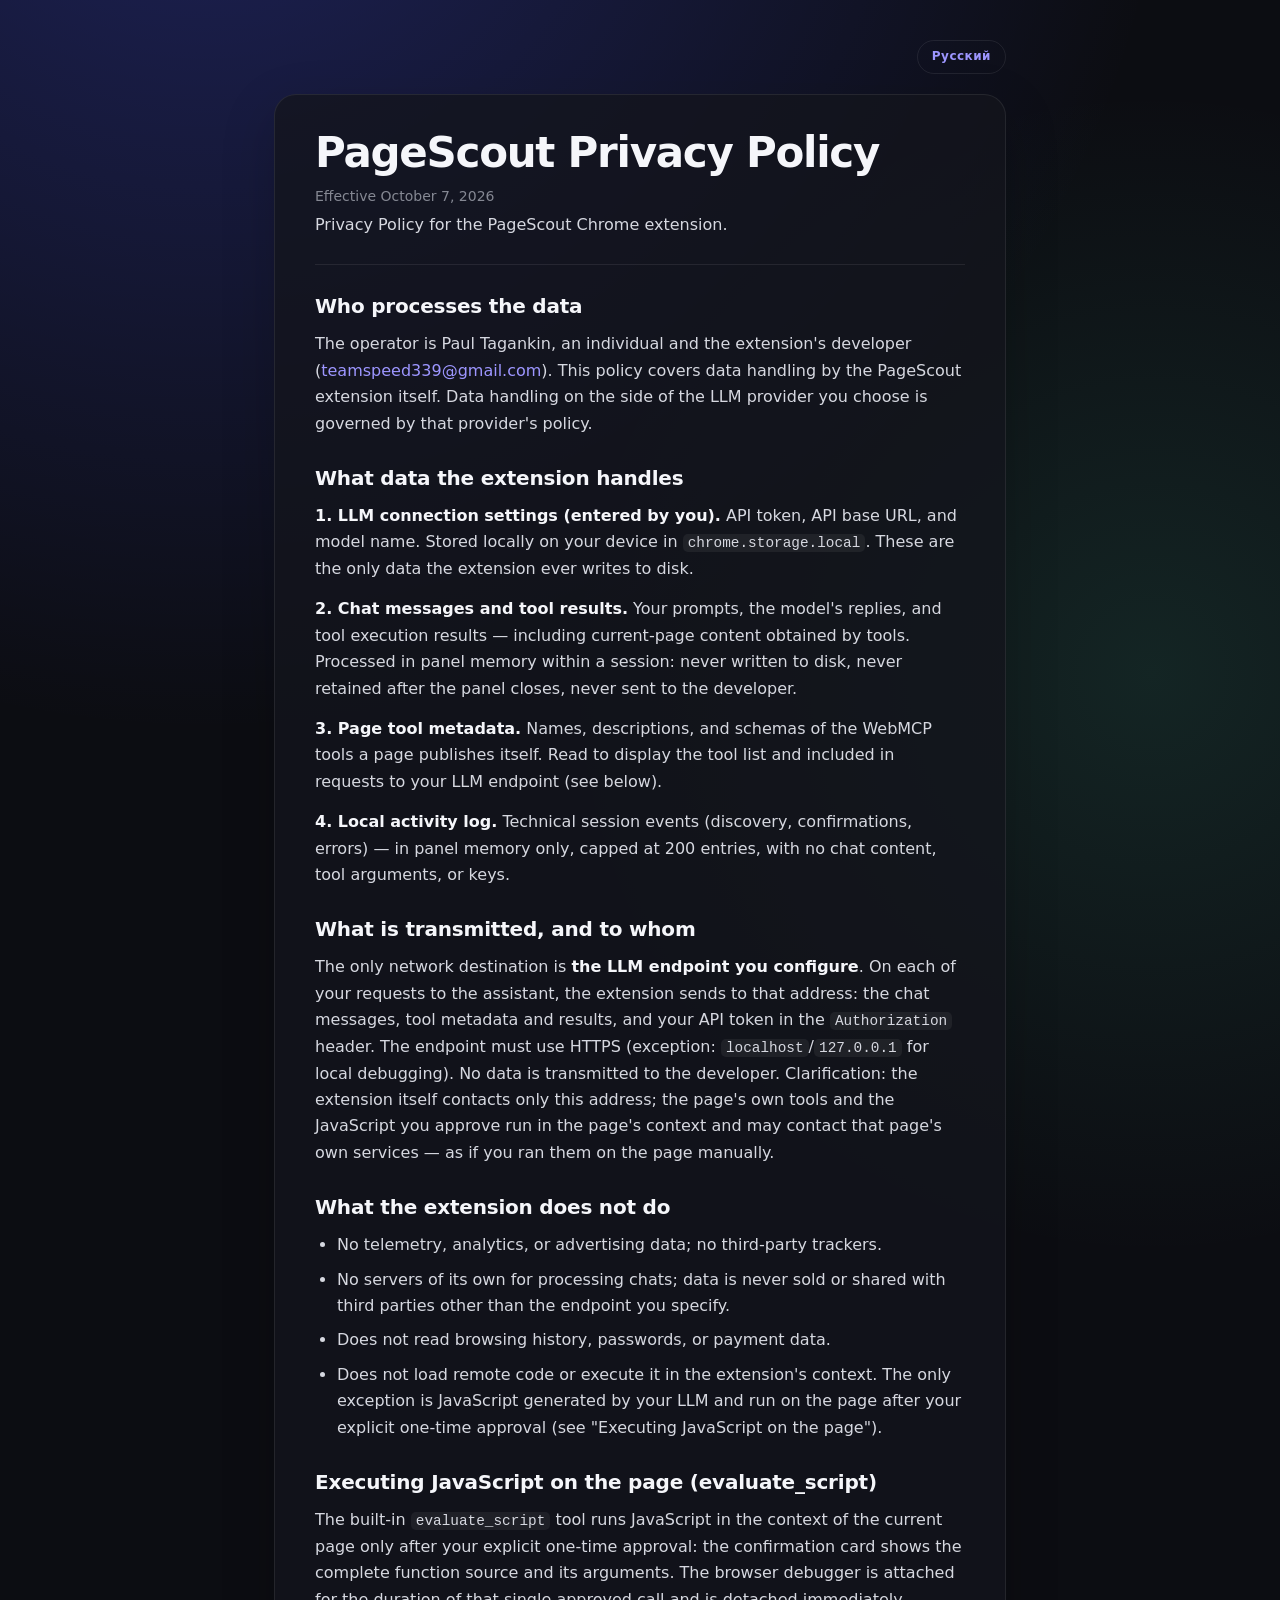
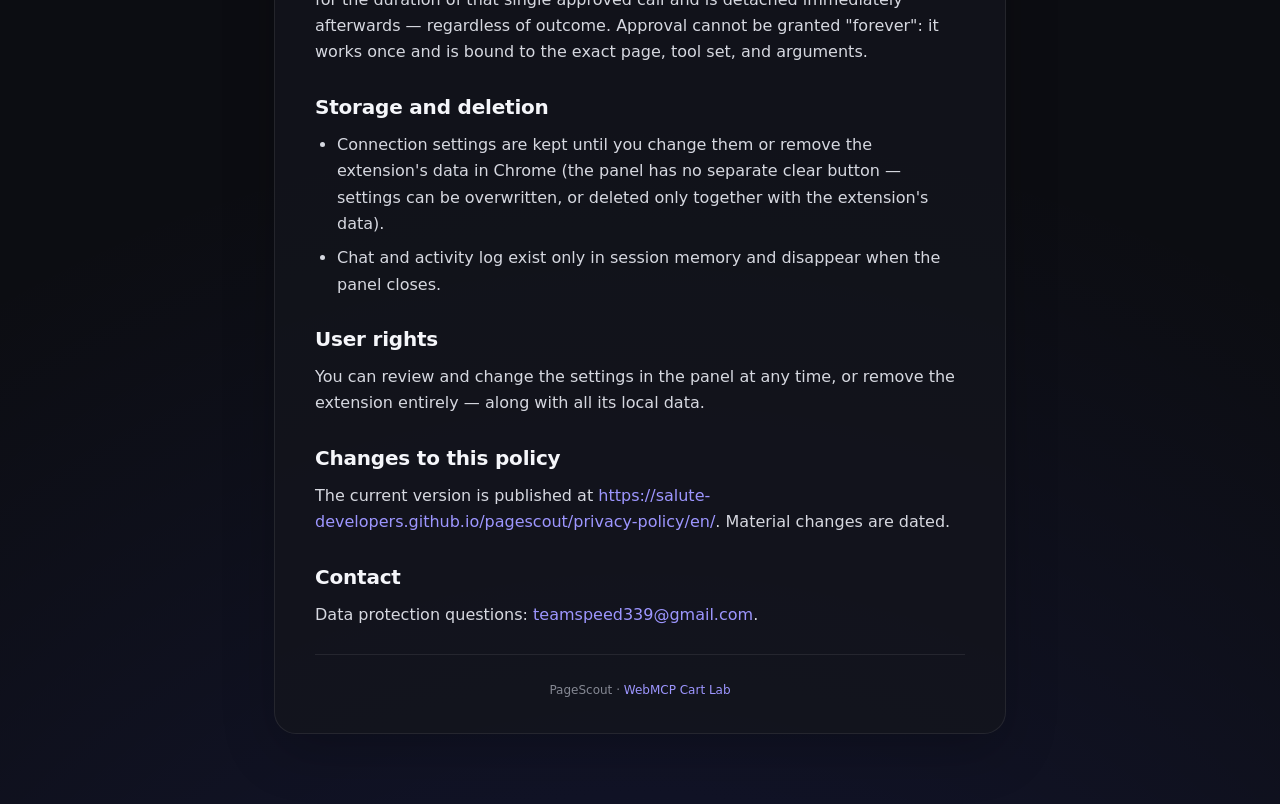
==== privacy-policy/en/index.html @ f7f21c98 "Add WebMCP Cart Lab demo and privacy policy pages (RU/EN)" ====
<!doctype html>
<html lang="en">
    <head>
        <meta charset="UTF-8" />
        <meta name="viewport" content="width=device-width, initial-scale=1.0" />
        <meta name="color-scheme" content="dark" />
        <meta name="description" content="Privacy Policy for the PageScout Chrome extension" />
        <link
            rel="icon"
            href="data:image/svg+xml,<svg xmlns=%22http://www.w3.org/2000/svg%22 viewBox=%220 0 32 32%22><text y=%2226%22 font-size=%2228%22>🔍</text></svg>"
        />
        <title>Privacy Policy — PageScout</title>
        <style>
            :root {
                color-scheme: dark;
                --background: #0c0d12;
                --panel: rgb(20 21 29 / 78%);
                --border: rgb(255 255 255 / 8%);
                --text: #f5f6fa;
                --text-body: #d6d8e0;
                --text-muted: #858893;
                --accent: #9d96ff;
            }

            * {
                box-sizing: border-box;
            }

            html {
                background: var(--background);
            }

            body {
                background:
                    radial-gradient(circle at 16% -10%, rgb(71 84 255 / 30%), transparent 34%),
                    radial-gradient(circle at 90% 28%, rgb(75 210 166 / 12%), transparent 28%),
                    radial-gradient(circle at 50% 125%, rgb(71 84 255 / 16%), transparent 42%),
                    var(--background);
                color: var(--text);
                font-family:
                    Inter,
                    ui-sans-serif,
                    system-ui,
                    -apple-system,
                    BlinkMacSystemFont,
                    'Segoe UI',
                    sans-serif;
                font-size: 16px;
                line-height: 1.65;
                margin: 0;
                min-height: 100vh;
            }

            .page {
                margin: 0 auto;
                max-width: 780px;
                padding: 40px 24px 72px;
            }

            .lang-switch {
                display: flex;
                justify-content: flex-end;
                margin-bottom: 20px;
            }

            .lang-switch a {
                border: 1px solid var(--border);
                border-radius: 999px;
                color: var(--accent);
                font-size: 12px;
                font-weight: 700;
                letter-spacing: 0.04em;
                padding: 6px 14px;
                text-decoration: none;
            }

            .lang-switch a:hover,
            .lang-switch a:focus-visible {
                background: rgb(255 255 255 / 6%);
            }

            .policy-card {
                background: var(--panel);
                border: 1px solid var(--border);
                border-radius: 22px;
                box-shadow: 0 18px 54px rgb(0 0 0 / 20%);
                padding: 36px 40px 32px;
            }

            h1 {
                font-size: clamp(28px, 6vw, 42px);
                letter-spacing: -0.03em;
                line-height: 1.05;
                margin: 0 0 10px;
            }

            .policy-date {
                color: var(--text-muted);
                font-size: 14px;
                margin: 0 0 4px;
            }

            .lead {
                color: var(--text-body);
                margin-bottom: 0;
            }

            hr {
                border: 0;
                border-top: 1px solid var(--border);
                margin: 26px 0;
            }

            h2 {
                font-size: 20px;
                letter-spacing: -0.01em;
                line-height: 1.3;
                margin: 28px 0 12px;
            }

            p {
                color: var(--text-body);
                margin: 0 0 14px;
            }

            ul {
                color: var(--text-body);
                margin: 0 0 14px;
                padding-inline-start: 22px;
            }

            li {
                margin-bottom: 8px;
            }

            li:last-child {
                margin-bottom: 0;
            }

            strong {
                color: var(--text);
            }

            a {
                color: var(--accent);
                text-decoration: none;
                word-break: break-word;
            }

            a:hover,
            a:focus-visible {
                text-decoration: underline;
            }

            code {
                background: rgb(255 255 255 / 6%);
                border-radius: 5px;
                font-family: ui-monospace, SFMono-Regular, Menlo, Consolas, monospace;
                font-size: 0.9em;
                padding: 1px 5px;
            }

            .policy-footer {
                color: var(--text-muted);
                font-size: 12px;
                margin: 22px 0 0;
                text-align: center;
            }

            @media (max-width: 560px) {
                .policy-card {
                    border-radius: 16px;
                    padding: 24px 20px;
                }

                .page {
                    padding-top: 24px;
                }
            }
        </style>
    </head>
    <body>
        <main class="page">
            <nav class="lang-switch" aria-label="Language switch">
                <a href="../ru/" lang="ru">Русский</a>
            </nav>
            <article class="policy-card">
                <h1>PageScout Privacy Policy</h1>
                <p class="policy-date">Effective October 7, 2026</p>
                <p class="lead">Privacy Policy for the PageScout Chrome extension.</p>
                <hr />
                <h2>Who processes the data</h2>
                <p>
                    The operator is Paul Tagankin, an individual and the extension's developer
                    (<a href="mailto:teamspeed339@gmail.com">teamspeed339@gmail.com</a>). This policy covers data
                    handling by the PageScout extension itself. Data handling on the side of the LLM provider you
                    choose is governed by that provider's policy.
                </p>
                <h2>What data the extension handles</h2>
                <p>
                    <strong>1. LLM connection settings (entered by you).</strong> API token, API base URL, and model
                    name. Stored locally on your device in <code>chrome.storage.local</code>. These are the only data
                    the extension ever writes to disk.
                </p>
                <p>
                    <strong>2. Chat messages and tool results.</strong> Your prompts, the model's replies, and tool
                    execution results — including current-page content obtained by tools. Processed in panel memory
                    within a session: never written to disk, never retained after the panel closes, never sent to the
                    developer.
                </p>
                <p>
                    <strong>3. Page tool metadata.</strong> Names, descriptions, and schemas of the WebMCP tools a page
                    publishes itself. Read to display the tool list and included in requests to your LLM endpoint (see
                    below).
                </p>
                <p>
                    <strong>4. Local activity log.</strong> Technical session events (discovery, confirmations, errors)
                    — in panel memory only, capped at 200 entries, with no chat content, tool arguments, or keys.
                </p>
                <h2>What is transmitted, and to whom</h2>
                <p>
                    The only network destination is <strong>the LLM endpoint you configure</strong>. On each of your
                    requests to the assistant, the extension sends to that address: the chat messages, tool metadata
                    and results, and your API token in the <code>Authorization</code> header. The endpoint must use
                    HTTPS (exception: <code>localhost</code>/<code>127.0.0.1</code> for local debugging). No data is
                    transmitted to the developer. Clarification: the extension itself contacts only this address; the
                    page's own tools and the JavaScript you approve run in the page's context and may contact that
                    page's own services — as if you ran them on the page manually.
                </p>
                <h2>What the extension does not do</h2>
                <ul>
                    <li>No telemetry, analytics, or advertising data; no third-party trackers.</li>
                    <li>
                        No servers of its own for processing chats; data is never sold or shared with third parties
                        other than the endpoint you specify.
                    </li>
                    <li>Does not read browsing history, passwords, or payment data.</li>
                    <li>
                        Does not load remote code or execute it in the extension's context. The only exception is
                        JavaScript generated by your LLM and run on the page after your explicit one-time approval (see
                        "Executing JavaScript on the page").
                    </li>
                </ul>
                <h2>Executing JavaScript on the page (evaluate_script)</h2>
                <p>
                    The built-in <code>evaluate_script</code> tool runs JavaScript in the context of the current page
                    only after your explicit one-time approval: the confirmation card shows the complete function
                    source and its arguments. The browser debugger is attached for the duration of that single approved
                    call and is detached immediately afterwards — regardless of outcome. Approval cannot be granted
                    "forever": it works once and is bound to the exact page, tool set, and arguments.
                </p>
                <h2>Storage and deletion</h2>
                <ul>
                    <li>
                        Connection settings are kept until you change them or remove the extension's data in Chrome
                        (the panel has no separate clear button — settings can be overwritten, or deleted only together
                        with the extension's data).
                    </li>
                    <li>Chat and activity log exist only in session memory and disappear when the panel closes.</li>
                </ul>
                <h2>User rights</h2>
                <p>
                    You can review and change the settings in the panel at any time, or remove the extension entirely —
                    along with all its local data.
                </p>
                <h2>Changes to this policy</h2>
                <p>
                    The current version is published at
                    <a href="https://salute-developers.github.io/pagescout/privacy-policy/en/"
                        >https://salute-developers.github.io/pagescout/privacy-policy/en/</a
                    >. Material changes are dated.
                </p>
                <h2>Contact</h2>
                <p>
                    Data protection questions:
                    <a href="mailto:teamspeed339@gmail.com">teamspeed339@gmail.com</a>.
                </p>
                <hr />
                <p class="policy-footer">PageScout · <a href="../../">WebMCP Cart Lab</a></p>
            </article>
        </main>
    </body>
</html>
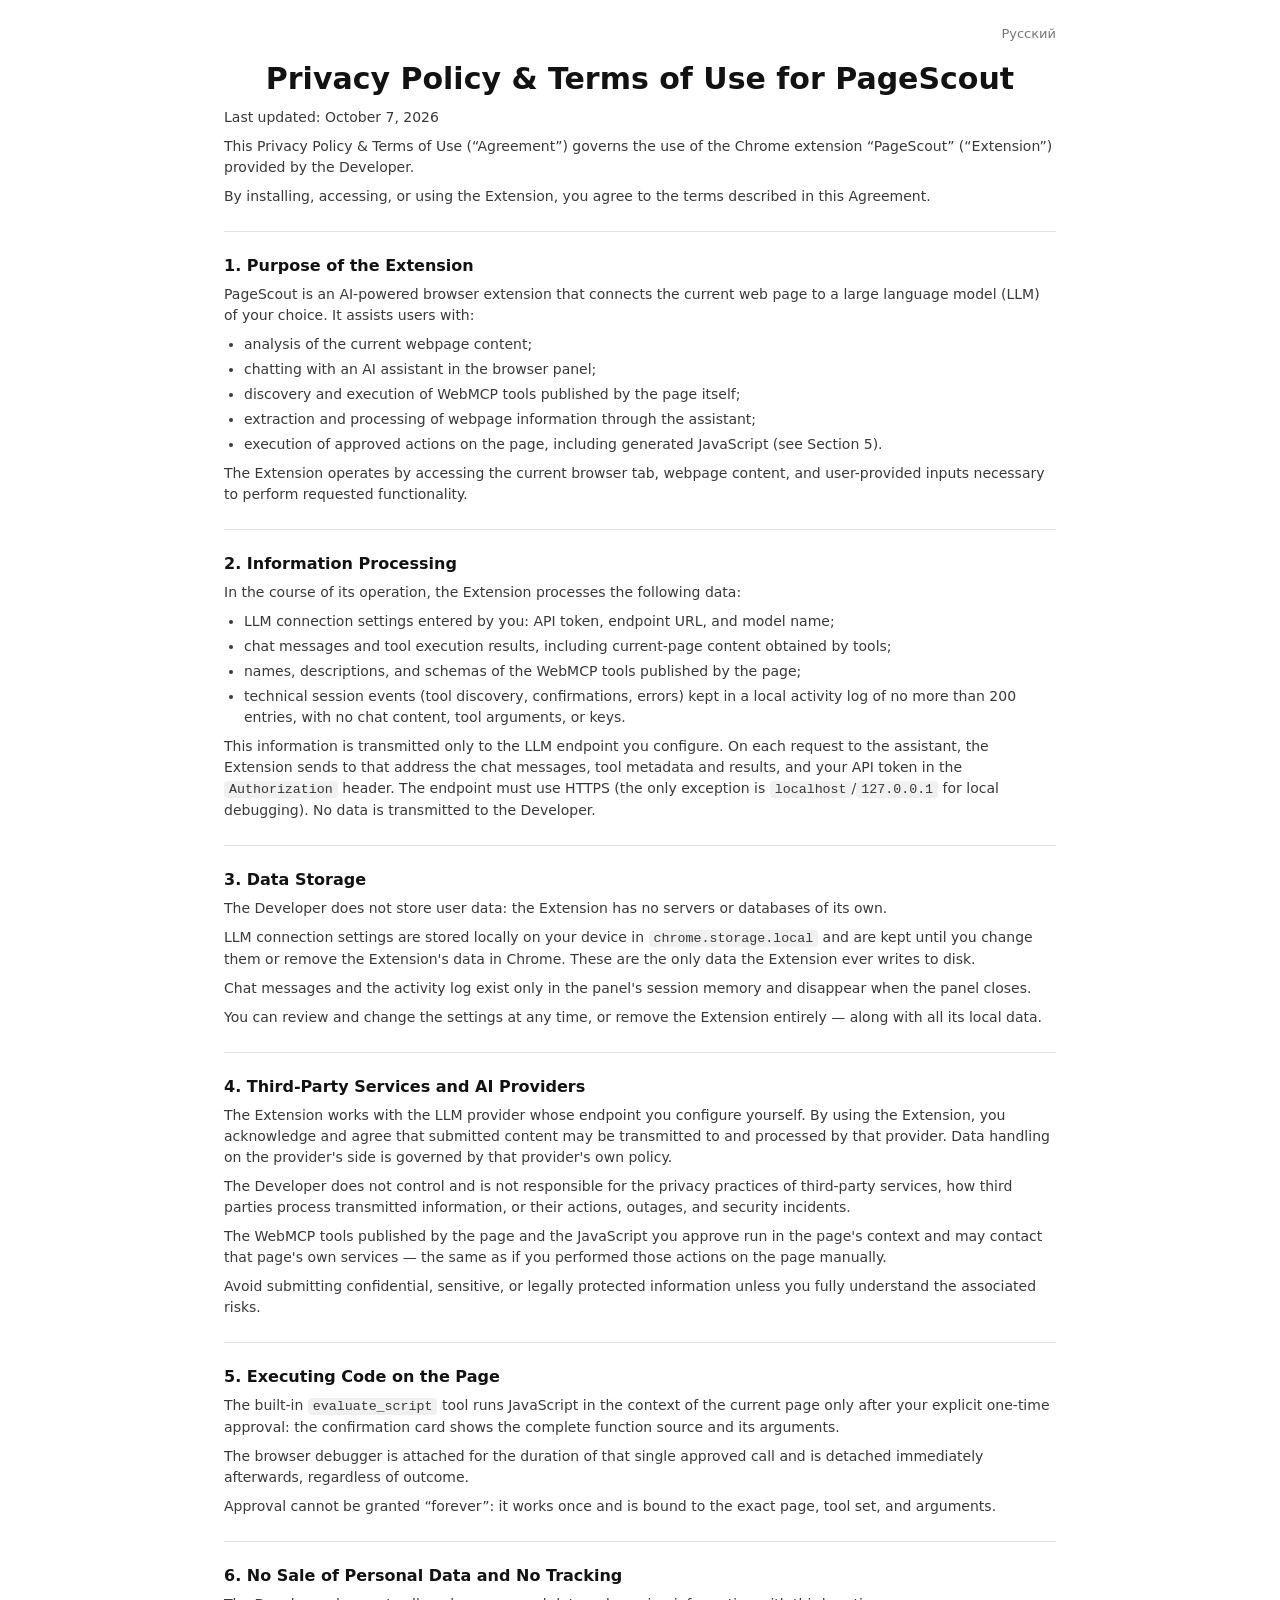
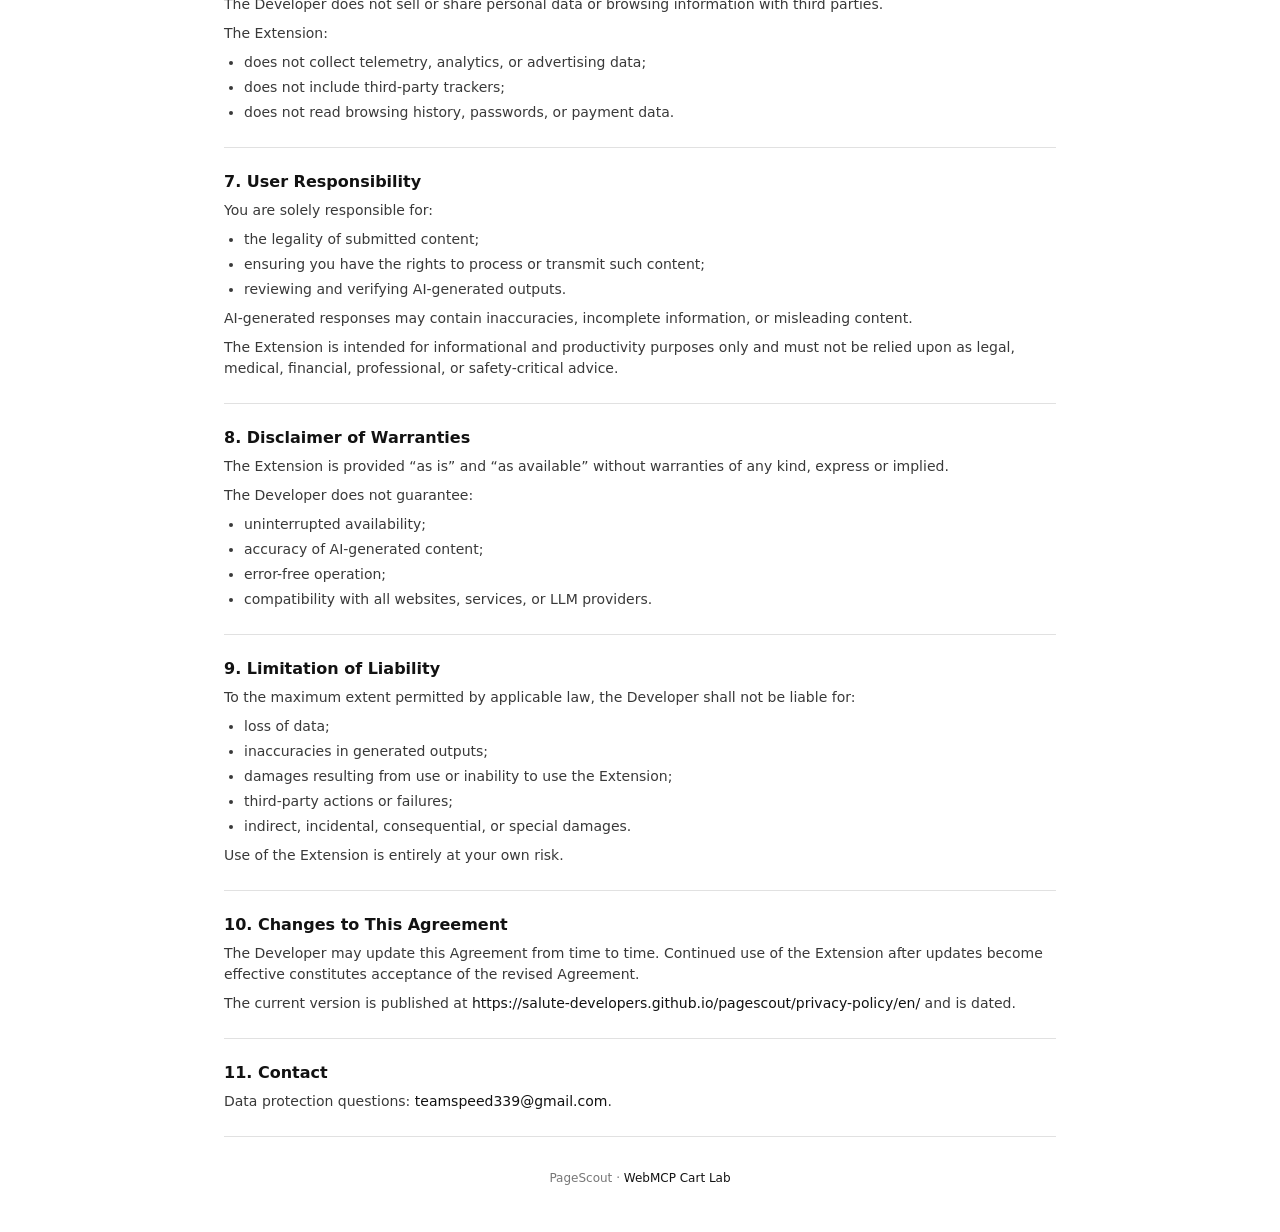
==== commit a3fdf79d: "Rework privacy policy: impersonal wording, simple light design, Sokrat-like structure (RU/EN)" ====
--- a/privacy-policy/en/index.html
+++ b/privacy-policy/en/index.html
@@ -3,40 +3,25 @@
     <head>
         <meta charset="UTF-8" />
         <meta name="viewport" content="width=device-width, initial-scale=1.0" />
-        <meta name="color-scheme" content="dark" />
-        <meta name="description" content="Privacy Policy for the PageScout Chrome extension" />
+        <meta name="color-scheme" content="light" />
+        <meta name="description" content="Privacy Policy & Terms of Use for the PageScout Chrome extension" />
         <link
             rel="icon"
             href="data:image/svg+xml,<svg xmlns=%22http://www.w3.org/2000/svg%22 viewBox=%220 0 32 32%22><text y=%2226%22 font-size=%2228%22>🔍</text></svg>"
         />
-        <title>Privacy Policy — PageScout</title>
+        <title>Privacy Policy &amp; Terms of Use — PageScout</title>
         <style>
             :root {
-                color-scheme: dark;
-                --background: #0c0d12;
-                --panel: rgb(20 21 29 / 78%);
-                --border: rgb(255 255 255 / 8%);
-                --text: #f5f6fa;
-                --text-body: #d6d8e0;
-                --text-muted: #858893;
-                --accent: #9d96ff;
+                color-scheme: light;
             }
 
             * {
                 box-sizing: border-box;
             }
 
-            html {
-                background: var(--background);
-            }
-
             body {
-                background:
-                    radial-gradient(circle at 16% -10%, rgb(71 84 255 / 30%), transparent 34%),
-                    radial-gradient(circle at 90% 28%, rgb(75 210 166 / 12%), transparent 28%),
-                    radial-gradient(circle at 50% 125%, rgb(71 84 255 / 16%), transparent 42%),
-                    var(--background);
-                color: var(--text);
+                background: #fff;
+                color: rgb(8 8 8 / 80%);
                 font-family:
                     Inter,
                     ui-sans-serif,
@@ -45,104 +30,84 @@
                     BlinkMacSystemFont,
                     'Segoe UI',
                     sans-serif;
-                font-size: 16px;
-                line-height: 1.65;
+                font-size: 14px;
+                line-height: 1.5;
                 margin: 0;
-                min-height: 100vh;
             }
 
             .page {
                 margin: 0 auto;
-                max-width: 780px;
-                padding: 40px 24px 72px;
+                max-width: 960px;
+                padding: 24px 64px 48px;
+            }
+
+            @media (max-width: 1023px) {
+                .page {
+                    padding: 16px 24px 40px;
+                }
+            }
+
+            @media (max-width: 559px) {
+                .page {
+                    padding: 12px 16px 32px;
+                }
             }
 
             .lang-switch {
                 display: flex;
                 justify-content: flex-end;
-                margin-bottom: 20px;
+                margin-bottom: 16px;
             }
 
             .lang-switch a {
-                border: 1px solid var(--border);
-                border-radius: 999px;
-                color: var(--accent);
-                font-size: 12px;
-                font-weight: 700;
-                letter-spacing: 0.04em;
-                padding: 6px 14px;
+                color: rgb(8 8 8 / 55%);
+                font-size: 13px;
                 text-decoration: none;
             }
 
             .lang-switch a:hover,
             .lang-switch a:focus-visible {
-                background: rgb(255 255 255 / 6%);
-            }
-
-            .policy-card {
-                background: var(--panel);
-                border: 1px solid var(--border);
-                border-radius: 22px;
-                box-shadow: 0 18px 54px rgb(0 0 0 / 20%);
-                padding: 36px 40px 32px;
+                color: rgb(8 8 8 / 96%);
+                text-decoration: underline;
             }
 
             h1 {
-                font-size: clamp(28px, 6vw, 42px);
-                letter-spacing: -0.03em;
-                line-height: 1.05;
+                color: rgb(8 8 8 / 96%);
+                font-size: clamp(24px, 5vw, 30px);
+                line-height: 1.25;
                 margin: 0 0 10px;
-            }
-
-            .policy-date {
-                color: var(--text-muted);
-                font-size: 14px;
-                margin: 0 0 4px;
-            }
-
-            .lead {
-                color: var(--text-body);
-                margin-bottom: 0;
+                text-align: center;
+                word-break: break-word;
+            }
+
+            h2 {
+                color: rgb(8 8 8 / 96%);
+                font-size: 16px;
+                line-height: 1.25;
+                margin: 16px 0 8px;
+            }
+
+            p {
+                margin: 0 0 8px;
+            }
+
+            ul {
+                margin: 0 0 8px;
+                padding-inline-start: 20px;
+            }
+
+            li {
+                margin: 4px 0;
             }
 
             hr {
                 border: 0;
-                border-top: 1px solid var(--border);
-                margin: 26px 0;
-            }
-
-            h2 {
-                font-size: 20px;
-                letter-spacing: -0.01em;
-                line-height: 1.3;
-                margin: 28px 0 12px;
-            }
-
-            p {
-                color: var(--text-body);
-                margin: 0 0 14px;
-            }
-
-            ul {
-                color: var(--text-body);
-                margin: 0 0 14px;
-                padding-inline-start: 22px;
-            }
-
-            li {
-                margin-bottom: 8px;
-            }
-
-            li:last-child {
-                margin-bottom: 0;
-            }
-
-            strong {
-                color: var(--text);
+                border-top: 1px solid rgb(8 8 8 / 12%);
+                margin: 24px 0;
             }
 
             a {
-                color: var(--accent);
+                color: rgb(8 8 8 / 96%);
                 text-decoration: none;
                 word-break: break-word;
             }
@@ -153,29 +118,18 @@
             }
 
             code {
-                background: rgb(255 255 255 / 6%);
-                border-radius: 5px;
+                background: rgb(8 8 8 / 6%);
+                border-radius: 4px;
                 font-family: ui-monospace, SFMono-Regular, Menlo, Consolas, monospace;
-                font-size: 0.9em;
+                font-size: 0.95em;
                 padding: 1px 5px;
             }
 
             .policy-footer {
-                color: var(--text-muted);
+                color: rgb(8 8 8 / 55%);
                 font-size: 12px;
-                margin: 22px 0 0;
+                margin: 32px 0 0;
                 text-align: center;
-            }
-
-            @media (max-width: 560px) {
-                .policy-card {
-                    border-radius: 16px;
-                    padding: 24px 20px;
-                }
-
-                .page {
-                    padding-top: 24px;
-                }
             }
         </style>
     </head>
@@ -184,93 +138,153 @@
             <nav class="lang-switch" aria-label="Language switch">
                 <a href="../ru/" lang="ru">Русский</a>
             </nav>
-            <article class="policy-card">
-                <h1>PageScout Privacy Policy</h1>
-                <p class="policy-date">Effective October 7, 2026</p>
-                <p class="lead">Privacy Policy for the PageScout Chrome extension.</p>
-                <hr />
-                <h2>Who processes the data</h2>
-                <p>
-                    The operator is Paul Tagankin, an individual and the extension's developer
-                    (<a href="mailto:teamspeed339@gmail.com">teamspeed339@gmail.com</a>). This policy covers data
-                    handling by the PageScout extension itself. Data handling on the side of the LLM provider you
-                    choose is governed by that provider's policy.
-                </p>
-                <h2>What data the extension handles</h2>
-                <p>
-                    <strong>1. LLM connection settings (entered by you).</strong> API token, API base URL, and model
-                    name. Stored locally on your device in <code>chrome.storage.local</code>. These are the only data
-                    the extension ever writes to disk.
-                </p>
-                <p>
-                    <strong>2. Chat messages and tool results.</strong> Your prompts, the model's replies, and tool
-                    execution results — including current-page content obtained by tools. Processed in panel memory
-                    within a session: never written to disk, never retained after the panel closes, never sent to the
-                    developer.
-                </p>
-                <p>
-                    <strong>3. Page tool metadata.</strong> Names, descriptions, and schemas of the WebMCP tools a page
-                    publishes itself. Read to display the tool list and included in requests to your LLM endpoint (see
-                    below).
-                </p>
-                <p>
-                    <strong>4. Local activity log.</strong> Technical session events (discovery, confirmations, errors)
-                    — in panel memory only, capped at 200 entries, with no chat content, tool arguments, or keys.
-                </p>
-                <h2>What is transmitted, and to whom</h2>
-                <p>
-                    The only network destination is <strong>the LLM endpoint you configure</strong>. On each of your
-                    requests to the assistant, the extension sends to that address: the chat messages, tool metadata
-                    and results, and your API token in the <code>Authorization</code> header. The endpoint must use
-                    HTTPS (exception: <code>localhost</code>/<code>127.0.0.1</code> for local debugging). No data is
-                    transmitted to the developer. Clarification: the extension itself contacts only this address; the
-                    page's own tools and the JavaScript you approve run in the page's context and may contact that
-                    page's own services — as if you ran them on the page manually.
-                </p>
-                <h2>What the extension does not do</h2>
-                <ul>
-                    <li>No telemetry, analytics, or advertising data; no third-party trackers.</li>
+            <article>
+                <h1>Privacy Policy &amp; Terms of Use for PageScout</h1>
+                <p>Last updated: October 7, 2026</p>
+                <p>
+                    This Privacy Policy &amp; Terms of Use (“Agreement”) governs the use of the Chrome extension
+                    “PageScout” (“Extension”) provided by the Developer.
+                </p>
+                <p>By installing, accessing, or using the Extension, you agree to the terms described in this Agreement.</p>
+                <hr />
+                <h2>1. Purpose of the Extension</h2>
+                <p>
+                    PageScout is an AI-powered browser extension that connects the current web page to a large language
+                    model (LLM) of your choice. It assists users with:
+                </p>
+                <ul>
+                    <li>analysis of the current webpage content;</li>
+                    <li>chatting with an AI assistant in the browser panel;</li>
+                    <li>discovery and execution of WebMCP tools published by the page itself;</li>
+                    <li>extraction and processing of webpage information through the assistant;</li>
+                    <li>execution of approved actions on the page, including generated JavaScript (see Section 5).</li>
+                </ul>
+                <p>
+                    The Extension operates by accessing the current browser tab, webpage content, and user-provided
+                    inputs necessary to perform requested functionality.
+                </p>
+                <hr />
+                <h2>2. Information Processing</h2>
+                <p>In the course of its operation, the Extension processes the following data:</p>
+                <ul>
+                    <li>LLM connection settings entered by you: API token, endpoint URL, and model name;</li>
+                    <li>chat messages and tool execution results, including current-page content obtained by tools;</li>
+                    <li>names, descriptions, and schemas of the WebMCP tools published by the page;</li>
                     <li>
-                        No servers of its own for processing chats; data is never sold or shared with third parties
-                        other than the endpoint you specify.
+                        technical session events (tool discovery, confirmations, errors) kept in a local activity log of
+                        no more than 200 entries, with no chat content, tool arguments, or keys.
                     </li>
-                    <li>Does not read browsing history, passwords, or payment data.</li>
-                    <li>
-                        Does not load remote code or execute it in the extension's context. The only exception is
-                        JavaScript generated by your LLM and run on the page after your explicit one-time approval (see
-                        "Executing JavaScript on the page").
-                    </li>
-                </ul>
-                <h2>Executing JavaScript on the page (evaluate_script)</h2>
+                </ul>
+                <p>
+                    This information is transmitted only to the LLM endpoint you configure. On each request to the
+                    assistant, the Extension sends to that address the chat messages, tool metadata and results, and your
+                    API token in the <code>Authorization</code> header. The endpoint must use HTTPS (the only exception
+                    is <code>localhost</code>/<code>127.0.0.1</code> for local debugging). No data is transmitted to the
+                    Developer.
+                </p>
+                <hr />
+                <h2>3. Data Storage</h2>
+                <p>The Developer does not store user data: the Extension has no servers or databases of its own.</p>
+                <p>
+                    LLM connection settings are stored locally on your device in <code>chrome.storage.local</code> and
+                    are kept until you change them or remove the Extension's data in Chrome. These are the only data the
+                    Extension ever writes to disk.
+                </p>
+                <p>Chat messages and the activity log exist only in the panel's session memory and disappear when the panel closes.</p>
+                <p>
+                    You can review and change the settings at any time, or remove the Extension entirely — along with all
+                    its local data.
+                </p>
+                <hr />
+                <h2>4. Third-Party Services and AI Providers</h2>
+                <p>
+                    The Extension works with the LLM provider whose endpoint you configure yourself. By using the
+                    Extension, you acknowledge and agree that submitted content may be transmitted to and processed by
+                    that provider. Data handling on the provider's side is governed by that provider's own policy.
+                </p>
+                <p>
+                    The Developer does not control and is not responsible for the privacy practices of third-party
+                    services, how third parties process transmitted information, or their actions, outages, and security
+                    incidents.
+                </p>
+                <p>
+                    The WebMCP tools published by the page and the JavaScript you approve run in the page's context and
+                    may contact that page's own services — the same as if you performed those actions on the page
+                    manually.
+                </p>
+                <p>Avoid submitting confidential, sensitive, or legally protected information unless you fully understand the associated risks.</p>
+                <hr />
+                <h2>5. Executing Code on the Page</h2>
                 <p>
                     The built-in <code>evaluate_script</code> tool runs JavaScript in the context of the current page
-                    only after your explicit one-time approval: the confirmation card shows the complete function
-                    source and its arguments. The browser debugger is attached for the duration of that single approved
-                    call and is detached immediately afterwards — regardless of outcome. Approval cannot be granted
-                    "forever": it works once and is bound to the exact page, tool set, and arguments.
-                </p>
-                <h2>Storage and deletion</h2>
-                <ul>
-                    <li>
-                        Connection settings are kept until you change them or remove the extension's data in Chrome
-                        (the panel has no separate clear button — settings can be overwritten, or deleted only together
-                        with the extension's data).
-                    </li>
-                    <li>Chat and activity log exist only in session memory and disappear when the panel closes.</li>
-                </ul>
-                <h2>User rights</h2>
-                <p>
-                    You can review and change the settings in the panel at any time, or remove the extension entirely —
-                    along with all its local data.
-                </p>
-                <h2>Changes to this policy</h2>
+                    only after your explicit one-time approval: the confirmation card shows the complete function source
+                    and its arguments.
+                </p>
+                <p>
+                    The browser debugger is attached for the duration of that single approved call and is detached
+                    immediately afterwards, regardless of outcome.
+                </p>
+                <p>
+                    Approval cannot be granted “forever”: it works once and is bound to the exact page, tool set, and
+                    arguments.
+                </p>
+                <hr />
+                <h2>6. No Sale of Personal Data and No Tracking</h2>
+                <p>The Developer does not sell or share personal data or browsing information with third parties.</p>
+                <p>The Extension:</p>
+                <ul>
+                    <li>does not collect telemetry, analytics, or advertising data;</li>
+                    <li>does not include third-party trackers;</li>
+                    <li>does not read browsing history, passwords, or payment data.</li>
+                </ul>
+                <hr />
+                <h2>7. User Responsibility</h2>
+                <p>You are solely responsible for:</p>
+                <ul>
+                    <li>the legality of submitted content;</li>
+                    <li>ensuring you have the rights to process or transmit such content;</li>
+                    <li>reviewing and verifying AI-generated outputs.</li>
+                </ul>
+                <p>AI-generated responses may contain inaccuracies, incomplete information, or misleading content.</p>
+                <p>
+                    The Extension is intended for informational and productivity purposes only and must not be relied
+                    upon as legal, medical, financial, professional, or safety-critical advice.
+                </p>
+                <hr />
+                <h2>8. Disclaimer of Warranties</h2>
+                <p>The Extension is provided “as is” and “as available” without warranties of any kind, express or implied.</p>
+                <p>The Developer does not guarantee:</p>
+                <ul>
+                    <li>uninterrupted availability;</li>
+                    <li>accuracy of AI-generated content;</li>
+                    <li>error-free operation;</li>
+                    <li>compatibility with all websites, services, or LLM providers.</li>
+                </ul>
+                <hr />
+                <h2>9. Limitation of Liability</h2>
+                <p>To the maximum extent permitted by applicable law, the Developer shall not be liable for:</p>
+                <ul>
+                    <li>loss of data;</li>
+                    <li>inaccuracies in generated outputs;</li>
+                    <li>damages resulting from use or inability to use the Extension;</li>
+                    <li>third-party actions or failures;</li>
+                    <li>indirect, incidental, consequential, or special damages.</li>
+                </ul>
+                <p>Use of the Extension is entirely at your own risk.</p>
+                <hr />
+                <h2>10. Changes to This Agreement</h2>
+                <p>
+                    The Developer may update this Agreement from time to time. Continued use of the Extension after
+                    updates become effective constitutes acceptance of the revised Agreement.
+                </p>
                 <p>
                     The current version is published at
                     <a href="https://salute-developers.github.io/pagescout/privacy-policy/en/"
                         >https://salute-developers.github.io/pagescout/privacy-policy/en/</a
-                    >. Material changes are dated.
-                </p>
-                <h2>Contact</h2>
+                    > and is dated.
+                </p>
+                <hr />
+                <h2>11. Contact</h2>
                 <p>
                     Data protection questions:
                     <a href="mailto:teamspeed339@gmail.com">teamspeed339@gmail.com</a>.
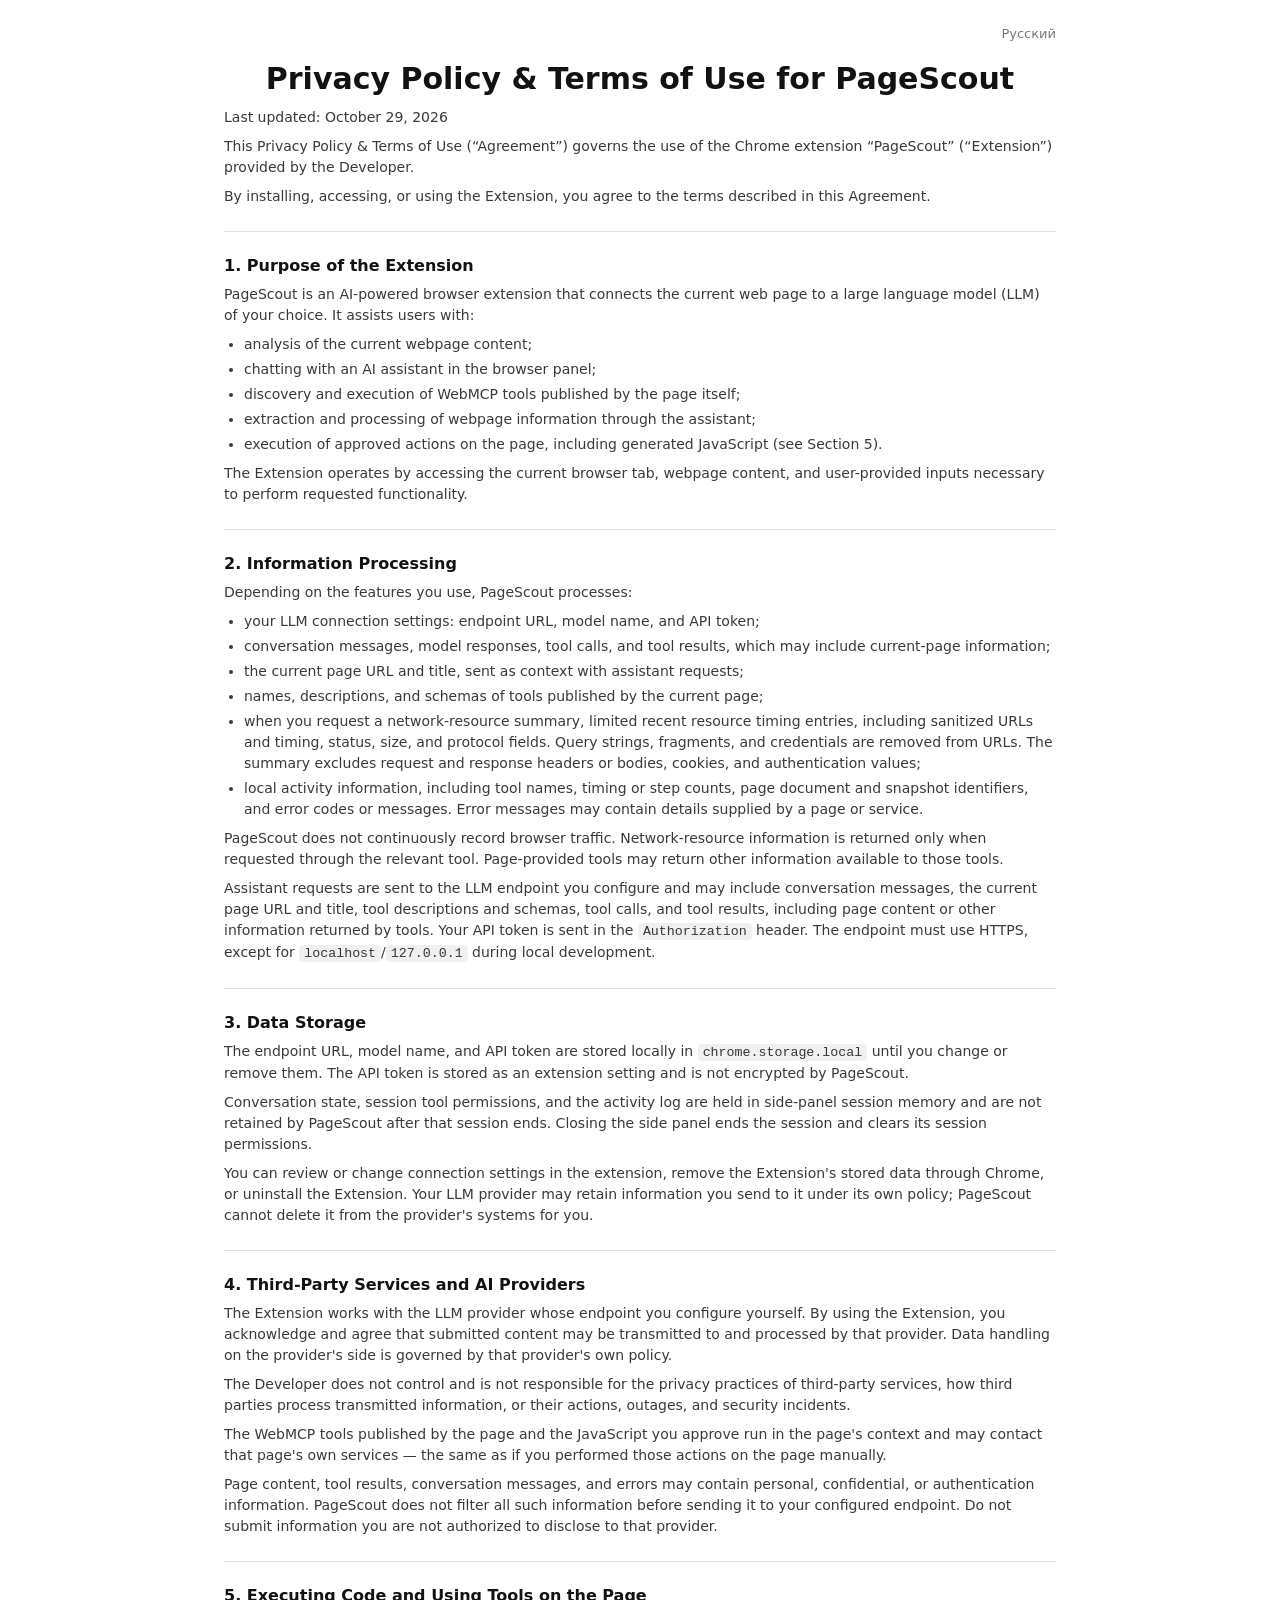
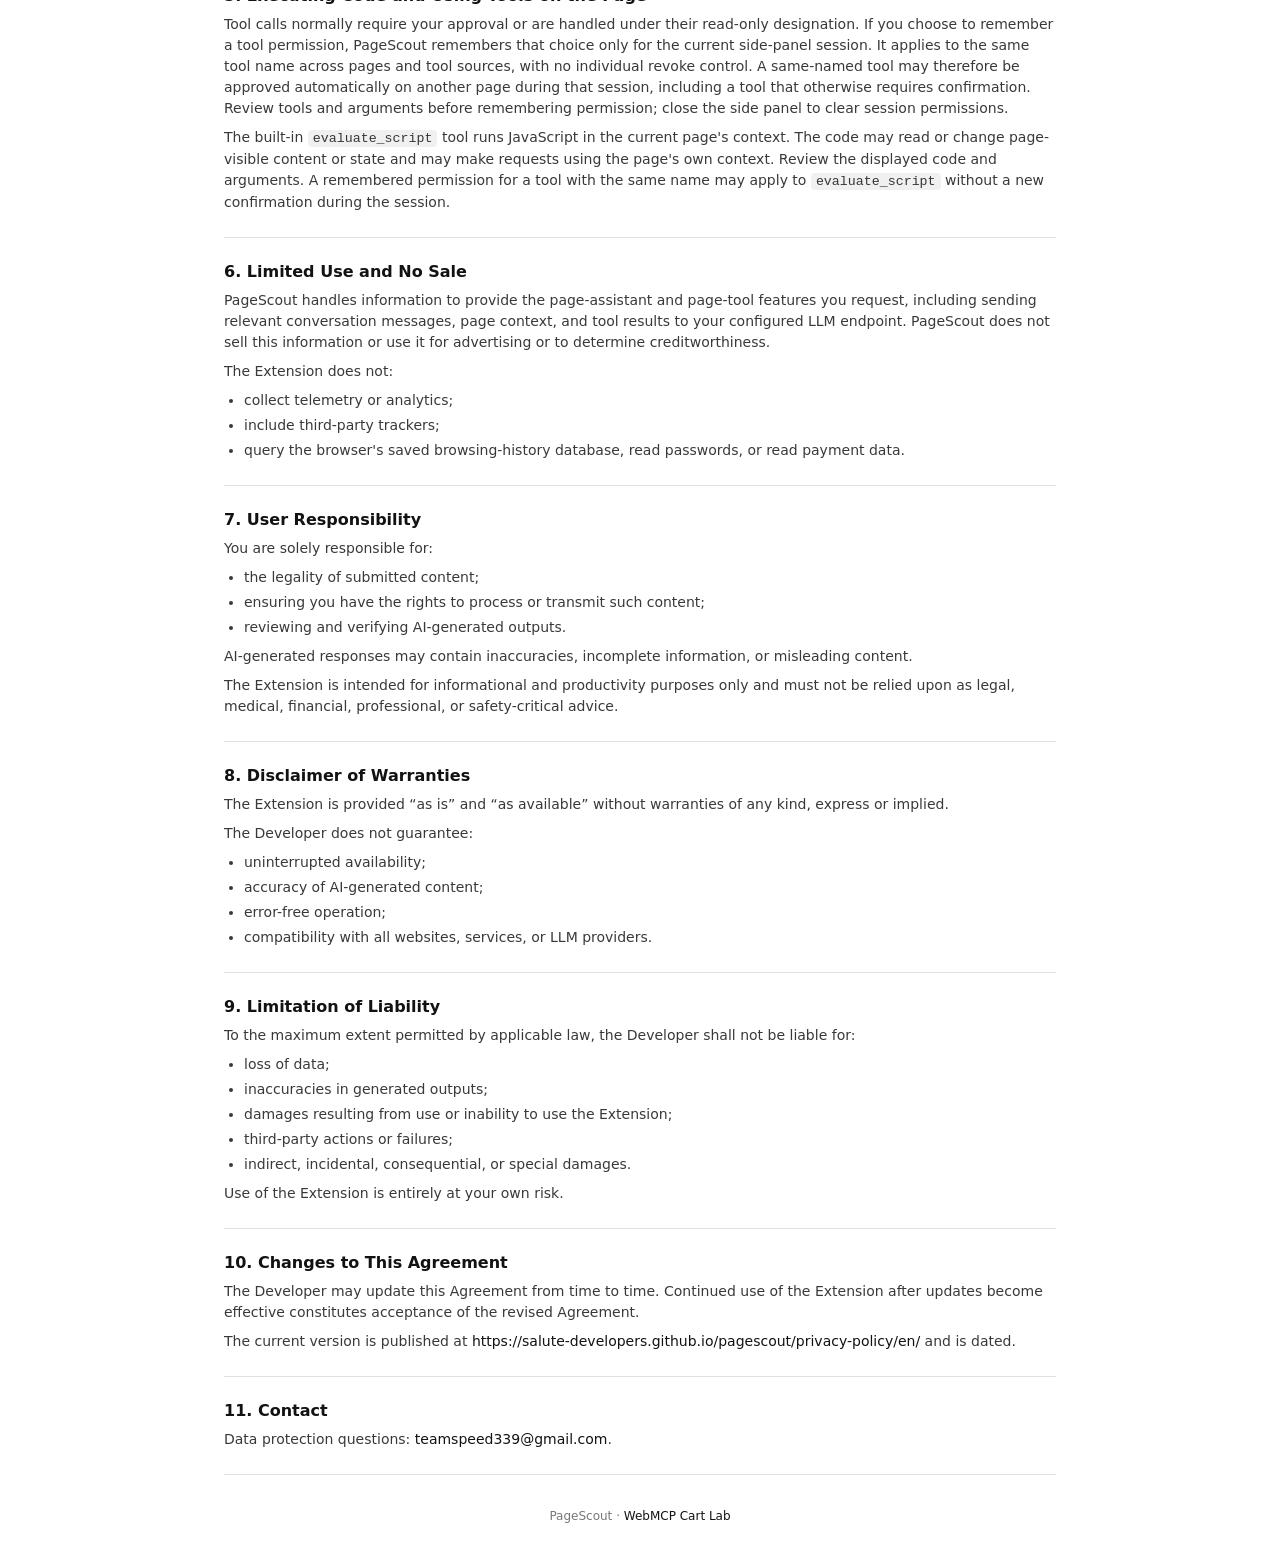
==== commit b21d66bb: "Update PageScout privacy disclosures" ====
--- a/privacy-policy/en/index.html
+++ b/privacy-policy/en/index.html
@@ -140,7 +140,7 @@
             </nav>
             <article>
                 <h1>Privacy Policy &amp; Terms of Use for PageScout</h1>
-                <p>Last updated: October 7, 2026</p>
+                <p>Last updated: October 29, 2026</p>
                 <p>
                     This Privacy Policy &amp; Terms of Use (“Agreement”) governs the use of the Chrome extension
                     “PageScout” (“Extension”) provided by the Developer.
@@ -165,35 +165,52 @@
                 </p>
                 <hr />
                 <h2>2. Information Processing</h2>
-                <p>In the course of its operation, the Extension processes the following data:</p>
-                <ul>
-                    <li>LLM connection settings entered by you: API token, endpoint URL, and model name;</li>
-                    <li>chat messages and tool execution results, including current-page content obtained by tools;</li>
-                    <li>names, descriptions, and schemas of the WebMCP tools published by the page;</li>
+                <p>Depending on the features you use, PageScout processes:</p>
+                <ul>
+                    <li>your LLM connection settings: endpoint URL, model name, and API token;</li>
+                    <li>conversation messages, model responses, tool calls, and tool results, which may include current-page information;</li>
+                    <li>the current page URL and title, sent as context with assistant requests;</li>
+                    <li>names, descriptions, and schemas of tools published by the current page;</li>
                     <li>
-                        technical session events (tool discovery, confirmations, errors) kept in a local activity log of
-                        no more than 200 entries, with no chat content, tool arguments, or keys.
+                        when you request a network-resource summary, limited recent resource timing entries, including
+                        sanitized URLs and timing, status, size, and protocol fields. Query strings, fragments, and
+                        credentials are removed from URLs. The summary excludes request and response headers or bodies,
+                        cookies, and authentication values;
                     </li>
-                </ul>
-                <p>
-                    This information is transmitted only to the LLM endpoint you configure. On each request to the
-                    assistant, the Extension sends to that address the chat messages, tool metadata and results, and your
-                    API token in the <code>Authorization</code> header. The endpoint must use HTTPS (the only exception
-                    is <code>localhost</code>/<code>127.0.0.1</code> for local debugging). No data is transmitted to the
-                    Developer.
+                    <li>
+                        local activity information, including tool names, timing or step counts, page document and
+                        snapshot identifiers, and error codes or messages. Error messages may contain details supplied
+                        by a page or service.
+                    </li>
+                </ul>
+                <p>
+                    PageScout does not continuously record browser traffic. Network-resource information is returned
+                    only when requested through the relevant tool. Page-provided tools may return other information
+                    available to those tools.
+                </p>
+                <p>
+                    Assistant requests are sent to the LLM endpoint you configure and may include conversation
+                    messages, the current page URL and title, tool descriptions and schemas, tool calls, and tool
+                    results, including page content or other information returned by tools. Your API token is sent in
+                    the <code>Authorization</code> header. The endpoint must use HTTPS, except for
+                    <code>localhost</code>/<code>127.0.0.1</code> during local development.
                 </p>
                 <hr />
                 <h2>3. Data Storage</h2>
-                <p>The Developer does not store user data: the Extension has no servers or databases of its own.</p>
-                <p>
-                    LLM connection settings are stored locally on your device in <code>chrome.storage.local</code> and
-                    are kept until you change them or remove the Extension's data in Chrome. These are the only data the
-                    Extension ever writes to disk.
-                </p>
-                <p>Chat messages and the activity log exist only in the panel's session memory and disappear when the panel closes.</p>
-                <p>
-                    You can review and change the settings at any time, or remove the Extension entirely — along with all
-                    its local data.
+                <p>
+                    The endpoint URL, model name, and API token are stored locally in
+                    <code>chrome.storage.local</code> until you change or remove them. The API token is stored as an
+                    extension setting and is not encrypted by PageScout.
+                </p>
+                <p>
+                    Conversation state, session tool permissions, and the activity log are held in side-panel session
+                    memory and are not retained by PageScout after that session ends. Closing the side panel ends the
+                    session and clears its session permissions.
+                </p>
+                <p>
+                    You can review or change connection settings in the extension, remove the Extension's stored data
+                    through Chrome, or uninstall the Extension. Your LLM provider may retain information you send to it
+                    under its own policy; PageScout cannot delete it from the provider's systems for you.
                 </p>
                 <hr />
                 <h2>4. Third-Party Services and AI Providers</h2>
@@ -212,30 +229,41 @@
                     may contact that page's own services — the same as if you performed those actions on the page
                     manually.
                 </p>
-                <p>Avoid submitting confidential, sensitive, or legally protected information unless you fully understand the associated risks.</p>
-                <hr />
-                <h2>5. Executing Code on the Page</h2>
-                <p>
-                    The built-in <code>evaluate_script</code> tool runs JavaScript in the context of the current page
-                    only after your explicit one-time approval: the confirmation card shows the complete function source
-                    and its arguments.
-                </p>
-                <p>
-                    The browser debugger is attached for the duration of that single approved call and is detached
-                    immediately afterwards, regardless of outcome.
-                </p>
-                <p>
-                    Approval cannot be granted “forever”: it works once and is bound to the exact page, tool set, and
-                    arguments.
-                </p>
-                <hr />
-                <h2>6. No Sale of Personal Data and No Tracking</h2>
-                <p>The Developer does not sell or share personal data or browsing information with third parties.</p>
-                <p>The Extension:</p>
-                <ul>
-                    <li>does not collect telemetry, analytics, or advertising data;</li>
-                    <li>does not include third-party trackers;</li>
-                    <li>does not read browsing history, passwords, or payment data.</li>
+                <p>
+                    Page content, tool results, conversation messages, and errors may contain personal, confidential, or
+                    authentication information. PageScout does not filter all such information before sending it to
+                    your configured endpoint. Do not submit information you are not authorized to disclose to that
+                    provider.
+                </p>
+                <hr />
+                <h2>5. Executing Code and Using Tools on the Page</h2>
+                <p>
+                    Tool calls normally require your approval or are handled under their read-only designation. If you
+                    choose to remember a tool permission, PageScout remembers that choice only for the current side-panel
+                    session. It applies to the same tool name across pages and tool sources, with no individual revoke
+                    control. A same-named tool may therefore be approved automatically on another page during that
+                    session, including a tool that otherwise requires confirmation. Review tools and arguments before
+                    remembering permission; close the side panel to clear session permissions.
+                </p>
+                <p>
+                    The built-in <code>evaluate_script</code> tool runs JavaScript in the current page's context. The
+                    code may read or change page-visible content or state and may make requests using the page's own
+                    context. Review the displayed code and arguments. A remembered permission for a tool with the same
+                    name may apply to <code>evaluate_script</code> without a new confirmation during the session.
+                </p>
+                <hr />
+                <h2>6. Limited Use and No Sale</h2>
+                <p>
+                    PageScout handles information to provide the page-assistant and page-tool features you request,
+                    including sending relevant conversation messages, page context, and tool results to your configured
+                    LLM endpoint. PageScout does not sell this information or use it for advertising or to determine
+                    creditworthiness.
+                </p>
+                <p>The Extension does not:</p>
+                <ul>
+                    <li>collect telemetry or analytics;</li>
+                    <li>include third-party trackers;</li>
+                    <li>query the browser's saved browsing-history database, read passwords, or read payment data.</li>
                 </ul>
                 <hr />
                 <h2>7. User Responsibility</h2>
